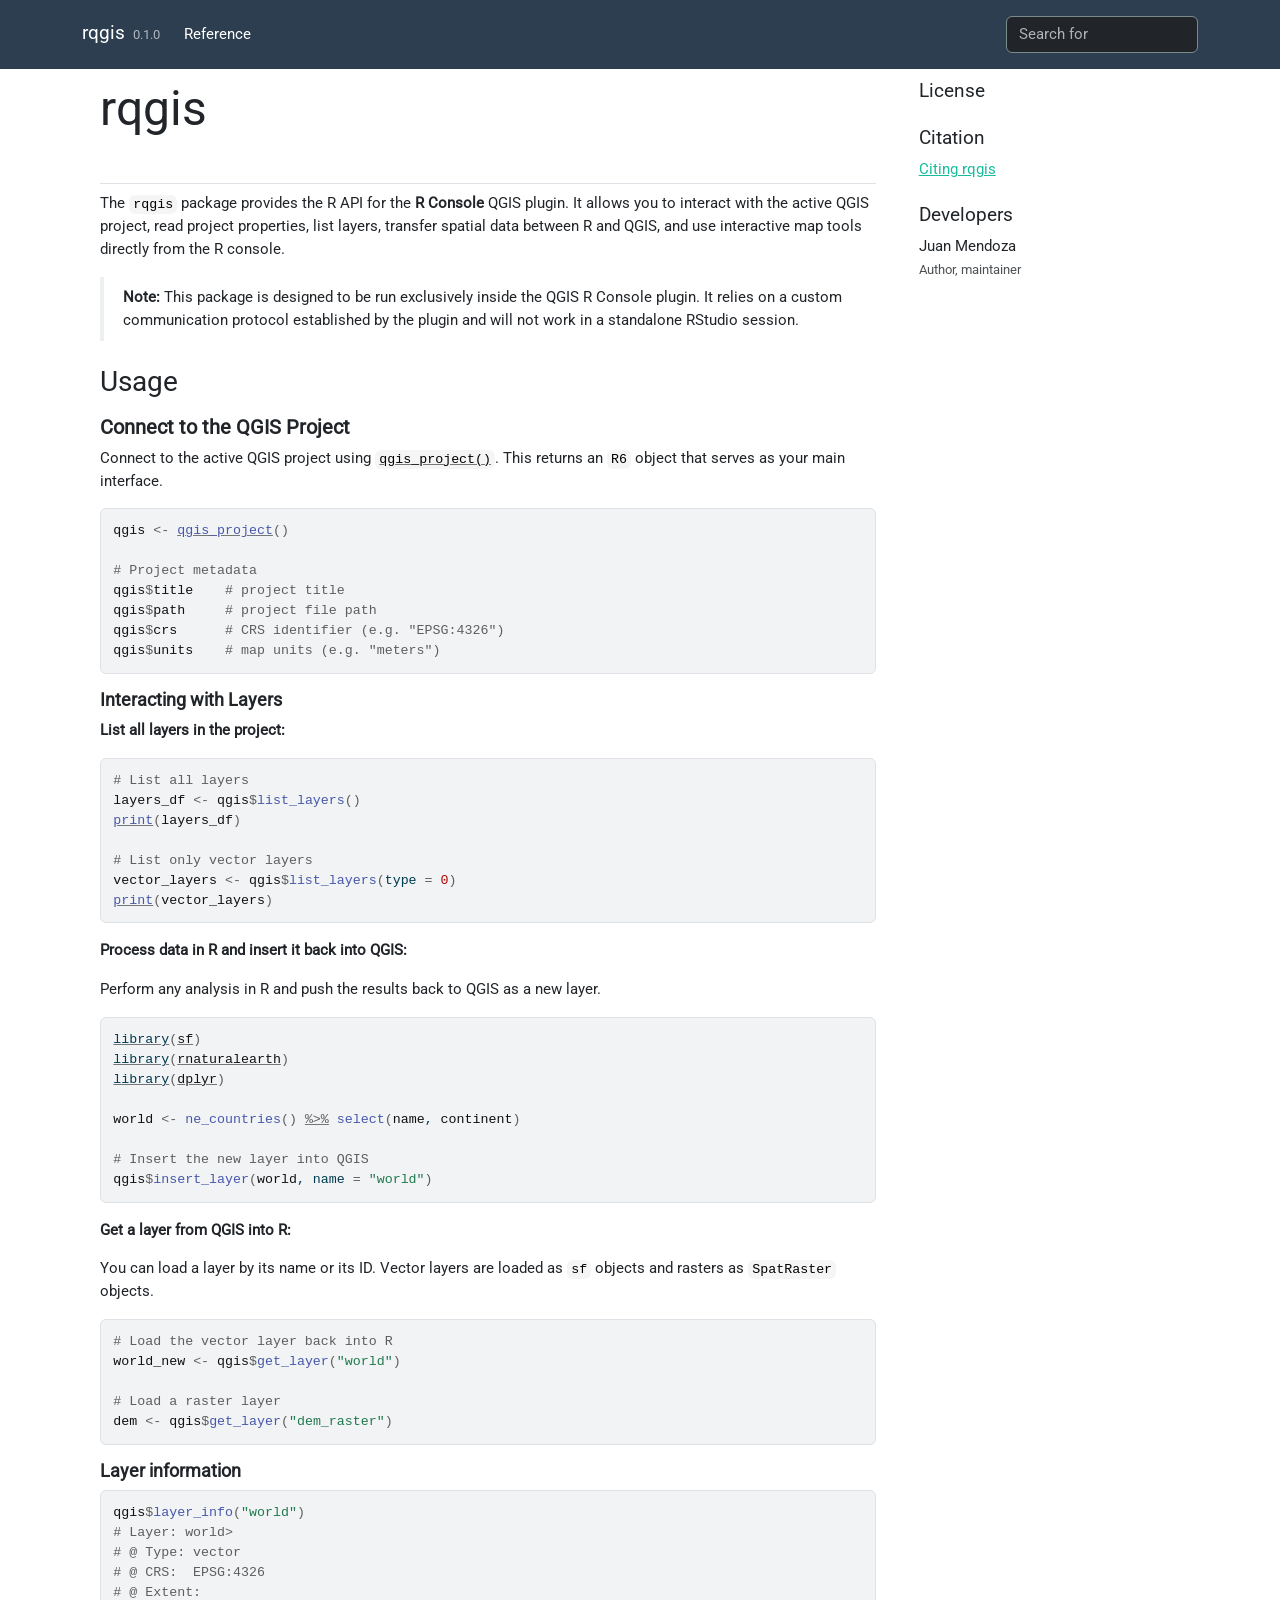
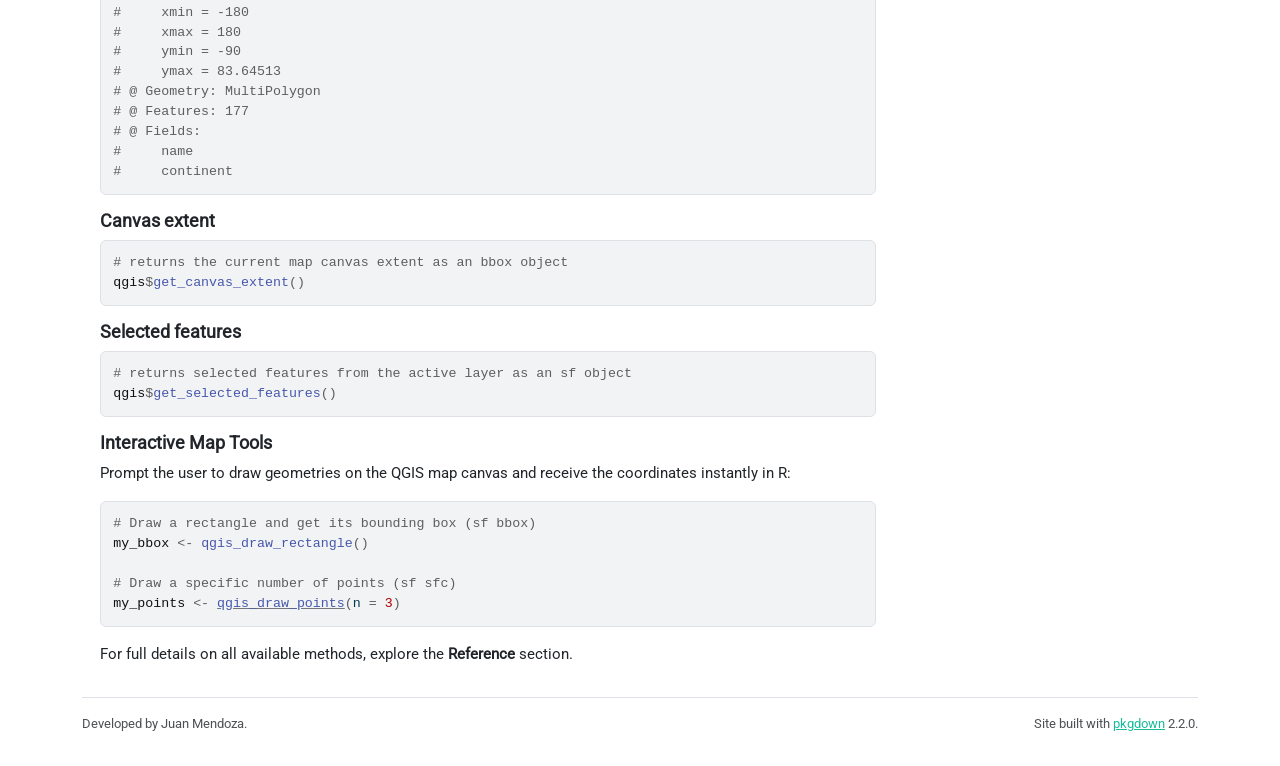
==== index.html @ 9324a7bf "deploy: 0b24f9850c97097156e120a0ca24132dc0c4e79e" ====
<!DOCTYPE html>
<!-- Generated by pkgdown: do not edit by hand --><html lang="en">
<head>
<meta http-equiv="Content-Type" content="text/html; charset=UTF-8">
<meta charset="utf-8">
<meta http-equiv="X-UA-Compatible" content="IE=edge">
<meta name="viewport" content="width=device-width, initial-scale=1, shrink-to-fit=no">
<title>R API for QGIS Plugin • rqgis</title>
<script src="deps/jquery-3.6.0/jquery-3.6.0.min.js"></script><meta name="viewport" content="width=device-width, initial-scale=1, shrink-to-fit=no">
<link href="deps/bootstrap-5.3.1/bootstrap.min.css" rel="stylesheet">
<script src="deps/bootstrap-5.3.1/bootstrap.bundle.min.js"></script><link href="deps/Roboto-0.4.10/font.css" rel="stylesheet">
<link href="deps/font-awesome-6.5.2/css/all.min.css" rel="stylesheet">
<link href="deps/font-awesome-6.5.2/css/v4-shims.min.css" rel="stylesheet">
<script src="deps/headroom-0.11.0/headroom.min.js"></script><script src="deps/headroom-0.11.0/jQuery.headroom.min.js"></script><script src="deps/bootstrap-toc-1.0.1/bootstrap-toc.min.js"></script><script src="deps/clipboard.js-2.0.11/clipboard.min.js"></script><script src="deps/search-1.0.0/autocomplete.jquery.min.js"></script><script src="deps/search-1.0.0/fuse.min.js"></script><script src="deps/search-1.0.0/mark.min.js"></script><!-- pkgdown --><script src="pkgdown.js"></script><meta property="og:title" content="R API for QGIS Plugin">
<meta name="description" content="Provides R API to interact with QGIS from the R Console plugin.">
<meta property="og:description" content="Provides R API to interact with QGIS from the R Console plugin.">
</head>
<body>
    <a href="#main" class="visually-hidden-focusable">Skip to contents</a>


    <nav class="navbar navbar-expand-lg fixed-top bg-primary" data-bs-theme="dark" aria-label="Site navigation"><div class="container">

    <a class="navbar-brand me-2" href="index.html">rqgis</a>

    <small class="nav-text text-muted me-auto" data-bs-toggle="tooltip" data-bs-placement="bottom" title="">0.1.0</small>


    <button class="navbar-toggler" type="button" data-bs-toggle="collapse" data-bs-target="#navbar" aria-controls="navbar" aria-expanded="false" aria-label="Toggle navigation">
      <span class="navbar-toggler-icon"></span>
    </button>

    <div id="navbar" class="collapse navbar-collapse ms-3">
      <ul class="navbar-nav me-auto">
<li class="nav-item"><a class="nav-link" href="reference/index.html">Reference</a></li>
      </ul>
<ul class="navbar-nav">
<li class="nav-item"><form class="form-inline" role="search">
 <input class="form-control" type="search" name="search-input" id="search-input" autocomplete="off" aria-label="Search site" placeholder="Search for" data-search-index="search.json">
</form></li>
      </ul>
</div>


  </div>
</nav><div class="container template-home">
<div class="row">
  <main id="main" class="col-md-9"><div class="section level1">
<div class="page-header"><h1 id="rqgis">rqgis<a class="anchor" aria-label="anchor" href="#rqgis"></a>
</h1></div>
<p>The <code>rqgis</code> package provides the R API for the <strong>R Console</strong> QGIS plugin. It allows you to interact with the active QGIS project, read project properties, list layers, transfer spatial data between R and QGIS, and use interactive map tools directly from the R console.</p>
<blockquote>
<p><strong>Note:</strong> This package is designed to be run exclusively inside the QGIS R Console plugin. It relies on a custom communication protocol established by the plugin and will not work in a standalone RStudio session.</p>
</blockquote>
<div class="section level2">
<h2 id="usage">Usage<a class="anchor" aria-label="anchor" href="#usage"></a>
</h2>
<div class="section level3">
<h3 id="connect-to-the-qgis-project">Connect to the QGIS Project<a class="anchor" aria-label="anchor" href="#connect-to-the-qgis-project"></a>
</h3>
<p>Connect to the active QGIS project using <code><a href="reference/qgis_project.html">qgis_project()</a></code>. This returns an <code>R6</code> object that serves as your main interface.</p>
<div class="sourceCode" id="cb1"><pre class="downlit sourceCode r">
<code class="sourceCode R"><span><span class="va">qgis</span> <span class="op">&lt;-</span> <span class="fu"><a href="reference/qgis_project.html">qgis_project</a></span><span class="op">(</span><span class="op">)</span></span>
<span></span>
<span><span class="co"># Project metadata</span></span>
<span><span class="va">qgis</span><span class="op">$</span><span class="va">title</span>    <span class="co"># project title</span></span>
<span><span class="va">qgis</span><span class="op">$</span><span class="va">path</span>     <span class="co"># project file path</span></span>
<span><span class="va">qgis</span><span class="op">$</span><span class="va">crs</span>      <span class="co"># CRS identifier (e.g. "EPSG:4326")</span></span>
<span><span class="va">qgis</span><span class="op">$</span><span class="va">units</span>    <span class="co"># map units (e.g. "meters")</span></span></code></pre></div>
<div class="section level4">
<h4 id="interacting-with-layers">Interacting with Layers<a class="anchor" aria-label="anchor" href="#interacting-with-layers"></a>
</h4>
<p><strong>List all layers in the project:</strong></p>
<div class="sourceCode" id="cb2"><pre class="downlit sourceCode r">
<code class="sourceCode R"><span><span class="co"># List all layers</span></span>
<span><span class="va">layers_df</span> <span class="op">&lt;-</span> <span class="va">qgis</span><span class="op">$</span><span class="fu">list_layers</span><span class="op">(</span><span class="op">)</span></span>
<span><span class="fu"><a href="https://rdrr.io/r/base/print.html" class="external-link">print</a></span><span class="op">(</span><span class="va">layers_df</span><span class="op">)</span></span>
<span></span>
<span><span class="co"># List only vector layers</span></span>
<span><span class="va">vector_layers</span> <span class="op">&lt;-</span> <span class="va">qgis</span><span class="op">$</span><span class="fu">list_layers</span><span class="op">(</span>type <span class="op">=</span> <span class="fl">0</span><span class="op">)</span></span>
<span><span class="fu"><a href="https://rdrr.io/r/base/print.html" class="external-link">print</a></span><span class="op">(</span><span class="va">vector_layers</span><span class="op">)</span></span></code></pre></div>
<p><strong>Process data in R and insert it back into QGIS:</strong></p>
<p>Perform any analysis in R and push the results back to QGIS as a new layer.</p>
<div class="sourceCode" id="cb3"><pre class="downlit sourceCode r">
<code class="sourceCode R"><span><span class="kw"><a href="https://rdrr.io/r/base/library.html" class="external-link">library</a></span><span class="op">(</span><span class="va"><a href="https://r-spatial.github.io/sf/" class="external-link">sf</a></span><span class="op">)</span></span>
<span><span class="kw"><a href="https://rdrr.io/r/base/library.html" class="external-link">library</a></span><span class="op">(</span><span class="va"><a href="https://docs.ropensci.org/rnaturalearth/" class="external-link">rnaturalearth</a></span><span class="op">)</span></span>
<span><span class="kw"><a href="https://rdrr.io/r/base/library.html" class="external-link">library</a></span><span class="op">(</span><span class="va"><a href="https://dplyr.tidyverse.org" class="external-link">dplyr</a></span><span class="op">)</span></span>
<span></span>
<span><span class="va">world</span> <span class="op">&lt;-</span> <span class="fu">ne_countries</span><span class="op">(</span><span class="op">)</span> <span class="op"><a href="https://magrittr.tidyverse.org/reference/pipe.html" class="external-link">%&gt;%</a></span> <span class="fu">select</span><span class="op">(</span><span class="va">name</span>, <span class="va">continent</span><span class="op">)</span></span>
<span></span>
<span><span class="co"># Insert the new layer into QGIS</span></span>
<span><span class="va">qgis</span><span class="op">$</span><span class="fu">insert_layer</span><span class="op">(</span><span class="va">world</span>, name <span class="op">=</span> <span class="st">"world"</span><span class="op">)</span></span></code></pre></div>
<p><strong>Get a layer from QGIS into R:</strong></p>
<p>You can load a layer by its name or its ID. Vector layers are loaded as <code>sf</code> objects and rasters as <code>SpatRaster</code> objects.</p>
<div class="sourceCode" id="cb4"><pre class="downlit sourceCode r">
<code class="sourceCode R"><span><span class="co"># Load the vector layer back into R</span></span>
<span><span class="va">world_new</span> <span class="op">&lt;-</span> <span class="va">qgis</span><span class="op">$</span><span class="fu">get_layer</span><span class="op">(</span><span class="st">"world"</span><span class="op">)</span></span>
<span></span>
<span><span class="co"># Load a raster layer</span></span>
<span><span class="va">dem</span> <span class="op">&lt;-</span> <span class="va">qgis</span><span class="op">$</span><span class="fu">get_layer</span><span class="op">(</span><span class="st">"dem_raster"</span><span class="op">)</span></span></code></pre></div>
</div>
<div class="section level4">
<h4 id="layer-information">Layer information<a class="anchor" aria-label="anchor" href="#layer-information"></a>
</h4>
<div class="sourceCode" id="cb5"><pre class="downlit sourceCode r">
<code class="sourceCode R"><span><span class="va">qgis</span><span class="op">$</span><span class="fu">layer_info</span><span class="op">(</span><span class="st">"world"</span><span class="op">)</span></span>
<span><span class="co"># Layer: world&gt; </span></span>
<span><span class="co"># @ Type: vector </span></span>
<span><span class="co"># @ CRS:  EPSG:4326 </span></span>
<span><span class="co"># @ Extent: </span></span>
<span><span class="co">#     xmin = -180 </span></span>
<span><span class="co">#     xmax = 180 </span></span>
<span><span class="co">#     ymin = -90 </span></span>
<span><span class="co">#     ymax = 83.64513 </span></span>
<span><span class="co"># @ Geometry: MultiPolygon </span></span>
<span><span class="co"># @ Features: 177 </span></span>
<span><span class="co"># @ Fields:</span></span>
<span><span class="co">#     name</span></span>
<span><span class="co">#     continent</span></span></code></pre></div>
</div>
<div class="section level4">
<h4 id="canvas-extent">Canvas extent<a class="anchor" aria-label="anchor" href="#canvas-extent"></a>
</h4>
<div class="sourceCode" id="cb6"><pre class="downlit sourceCode r">
<code class="sourceCode R"><span><span class="co"># returns the current map canvas extent as an bbox object</span></span>
<span><span class="va">qgis</span><span class="op">$</span><span class="fu">get_canvas_extent</span><span class="op">(</span><span class="op">)</span></span></code></pre></div>
</div>
<div class="section level4">
<h4 id="selected-features">Selected features<a class="anchor" aria-label="anchor" href="#selected-features"></a>
</h4>
<div class="sourceCode" id="cb7"><pre class="downlit sourceCode r">
<code class="sourceCode R"><span><span class="co"># returns selected features from the active layer as an sf object</span></span>
<span><span class="va">qgis</span><span class="op">$</span><span class="fu">get_selected_features</span><span class="op">(</span><span class="op">)</span></span></code></pre></div>
</div>
<div class="section level4">
<h4 id="interactive-map-tools">Interactive Map Tools<a class="anchor" aria-label="anchor" href="#interactive-map-tools"></a>
</h4>
<p>Prompt the user to draw geometries on the QGIS map canvas and receive the coordinates instantly in R:</p>
<div class="sourceCode" id="cb8"><pre class="downlit sourceCode r">
<code class="sourceCode R"><span><span class="co"># Draw a rectangle and get its bounding box (sf bbox)</span></span>
<span><span class="va">my_bbox</span> <span class="op">&lt;-</span> <span class="fu">qgis_draw_rectangle</span><span class="op">(</span><span class="op">)</span></span>
<span></span>
<span><span class="co"># Draw a specific number of points (sf sfc)</span></span>
<span><span class="va">my_points</span> <span class="op">&lt;-</span> <span class="fu"><a href="reference/qgis_draw_points.html">qgis_draw_points</a></span><span class="op">(</span>n <span class="op">=</span> <span class="fl">3</span><span class="op">)</span></span></code></pre></div>
<p>For full details on all available methods, explore the <strong>Reference</strong> section.</p>
</div>
</div>
</div>
</div>
  </main><aside class="col-md-3"><div class="license">
<h2 data-toc-skip>License</h2>
<ul class="list-unstyled"><li>
</li></ul>
</div>


<div class="citation">
<h2 data-toc-skip>Citation</h2>
<ul class="list-unstyled">
<li><a href="authors.html#citation">Citing rqgis</a></li>
</ul>
</div>

<div class="developers">
<h2 data-toc-skip>Developers</h2>
<ul class="list-unstyled">
<li>Juan Mendoza <br><small class="roles"> Author, maintainer </small>   </li>
</ul>
</div>



  </aside>
</div>


    <footer><div class="pkgdown-footer-left">
  <p>Developed by Juan Mendoza.</p>
</div>

<div class="pkgdown-footer-right">
  <p>Site built with <a href="https://pkgdown.r-lib.org/" class="external-link">pkgdown</a> 2.2.0.</p>
</div>

    </footer>
</div>





  </body>
</html>
---- deps/Roboto-0.4.10/font.css ----
/* cyrillic-ext */
@font-face {
  font-family: 'Roboto';
  font-style: normal;
  font-weight: 400;
  font-stretch: 100%;
  font-display: swap;
  src: url(KFOMCnqEu92Fr1ME7kSn66aGLdTylUAMQXC89YmC2DPNWubEbVmZiArmlw.woff2) format('woff2');
  unicode-range: U+0460-052F, U+1C80-1C8A, U+20B4, U+2DE0-2DFF, U+A640-A69F, U+FE2E-FE2F;
}
/* cyrillic */
@font-face {
  font-family: 'Roboto';
  font-style: normal;
  font-weight: 400;
  font-stretch: 100%;
  font-display: swap;
  src: url(KFOMCnqEu92Fr1ME7kSn66aGLdTylUAMQXC89YmC2DPNWubEbVmQiArmlw.woff2) format('woff2');
  unicode-range: U+0301, U+0400-045F, U+0490-0491, U+04B0-04B1, U+2116;
}
/* greek-ext */
@font-face {
  font-family: 'Roboto';
  font-style: normal;
  font-weight: 400;
  font-stretch: 100%;
  font-display: swap;
  src: url(KFOMCnqEu92Fr1ME7kSn66aGLdTylUAMQXC89YmC2DPNWubEbVmYiArmlw.woff2) format('woff2');
  unicode-range: U+1F00-1FFF;
}
/* greek */
@font-face {
  font-family: 'Roboto';
  font-style: normal;
  font-weight: 400;
  font-stretch: 100%;
  font-display: swap;
  src: url(KFOMCnqEu92Fr1ME7kSn66aGLdTylUAMQXC89YmC2DPNWubEbVmXiArmlw.woff2) format('woff2');
  unicode-range: U+0370-0377, U+037A-037F, U+0384-038A, U+038C, U+038E-03A1, U+03A3-03FF;
}
/* math */
@font-face {
  font-family: 'Roboto';
  font-style: normal;
  font-weight: 400;
  font-stretch: 100%;
  font-display: swap;
  src: url(KFOMCnqEu92Fr1ME7kSn66aGLdTylUAMQXC89YmC2DPNWubEbVnoiArmlw.woff2) format('woff2');
  unicode-range: U+0302-0303, U+0305, U+0307-0308, U+0310, U+0312, U+0315, U+031A, U+0326-0327, U+032C, U+032F-0330, U+0332-0333, U+0338, U+033A, U+0346, U+034D, U+0391-03A1, U+03A3-03A9, U+03B1-03C9, U+03D1, U+03D5-03D6, U+03F0-03F1, U+03F4-03F5, U+2016-2017, U+2034-2038, U+203C, U+2040, U+2043, U+2047, U+2050, U+2057, U+205F, U+2070-2071, U+2074-208E, U+2090-209C, U+20D0-20DC, U+20E1, U+20E5-20EF, U+2100-2112, U+2114-2115, U+2117-2121, U+2123-214F, U+2190, U+2192, U+2194-21AE, U+21B0-21E5, U+21F1-21F2, U+21F4-2211, U+2213-2214, U+2216-22FF, U+2308-230B, U+2310, U+2319, U+231C-2321, U+2336-237A, U+237C, U+2395, U+239B-23B7, U+23D0, U+23DC-23E1, U+2474-2475, U+25AF, U+25B3, U+25B7, U+25BD, U+25C1, U+25CA, U+25CC, U+25FB, U+266D-266F, U+27C0-27FF, U+2900-2AFF, U+2B0E-2B11, U+2B30-2B4C, U+2BFE, U+3030, U+FF5B, U+FF5D, U+1D400-1D7FF, U+1EE00-1EEFF;
}
/* symbols */
@font-face {
  font-family: 'Roboto';
  font-style: normal;
  font-weight: 400;
  font-stretch: 100%;
  font-display: swap;
  src: url(KFOMCnqEu92Fr1ME7kSn66aGLdTylUAMQXC89YmC2DPNWubEbVn6iArmlw.woff2) format('woff2');
  unicode-range: U+0001-000C, U+000E-001F, U+007F-009F, U+20DD-20E0, U+20E2-20E4, U+2150-218F, U+2190, U+2192, U+2194-2199, U+21AF, U+21E6-21F0, U+21F3, U+2218-2219, U+2299, U+22C4-22C6, U+2300-243F, U+2440-244A, U+2460-24FF, U+25A0-27BF, U+2800-28FF, U+2921-2922, U+2981, U+29BF, U+29EB, U+2B00-2BFF, U+4DC0-4DFF, U+FFF9-FFFB, U+10140-1018E, U+10190-1019C, U+101A0, U+101D0-101FD, U+102E0-102FB, U+10E60-10E7E, U+1D2C0-1D2D3, U+1D2E0-1D37F, U+1F000-1F0FF, U+1F100-1F1AD, U+1F1E6-1F1FF, U+1F30D-1F30F, U+1F315, U+1F31C, U+1F31E, U+1F320-1F32C, U+1F336, U+1F378, U+1F37D, U+1F382, U+1F393-1F39F, U+1F3A7-1F3A8, U+1F3AC-1F3AF, U+1F3C2, U+1F3C4-1F3C6, U+1F3CA-1F3CE, U+1F3D4-1F3E0, U+1F3ED, U+1F3F1-1F3F3, U+1F3F5-1F3F7, U+1F408, U+1F415, U+1F41F, U+1F426, U+1F43F, U+1F441-1F442, U+1F444, U+1F446-1F449, U+1F44C-1F44E, U+1F453, U+1F46A, U+1F47D, U+1F4A3, U+1F4B0, U+1F4B3, U+1F4B9, U+1F4BB, U+1F4BF, U+1F4C8-1F4CB, U+1F4D6, U+1F4DA, U+1F4DF, U+1F4E3-1F4E6, U+1F4EA-1F4ED, U+1F4F7, U+1F4F9-1F4FB, U+1F4FD-1F4FE, U+1F503, U+1F507-1F50B, U+1F50D, U+1F512-1F513, U+1F53E-1F54A, U+1F54F-1F5FA, U+1F610, U+1F650-1F67F, U+1F687, U+1F68D, U+1F691, U+1F694, U+1F698, U+1F6AD, U+1F6B2, U+1F6B9-1F6BA, U+1F6BC, U+1F6C6-1F6CF, U+1F6D3-1F6D7, U+1F6E0-1F6EA, U+1F6F0-1F6F3, U+1F6F7-1F6FC, U+1F700-1F7FF, U+1F800-1F80B, U+1F810-1F847, U+1F850-1F859, U+1F860-1F887, U+1F890-1F8AD, U+1F8B0-1F8BB, U+1F8C0-1F8C1, U+1F900-1F90B, U+1F93B, U+1F946, U+1F984, U+1F996, U+1F9E9, U+1FA00-1FA6F, U+1FA70-1FA7C, U+1FA80-1FA89, U+1FA8F-1FAC6, U+1FACE-1FADC, U+1FADF-1FAE9, U+1FAF0-1FAF8, U+1FB00-1FBFF;
}
/* vietnamese */
@font-face {
  font-family: 'Roboto';
  font-style: normal;
  font-weight: 400;
  font-stretch: 100%;
  font-display: swap;
  src: url(KFOMCnqEu92Fr1ME7kSn66aGLdTylUAMQXC89YmC2DPNWubEbVmbiArmlw.woff2) format('woff2');
  unicode-range: U+0102-0103, U+0110-0111, U+0128-0129, U+0168-0169, U+01A0-01A1, U+01AF-01B0, U+0300-0301, U+0303-0304, U+0308-0309, U+0323, U+0329, U+1EA0-1EF9, U+20AB;
}
/* latin-ext */
@font-face {
  font-family: 'Roboto';
  font-style: normal;
  font-weight: 400;
  font-stretch: 100%;
  font-display: swap;
  src: url(KFOMCnqEu92Fr1ME7kSn66aGLdTylUAMQXC89YmC2DPNWubEbVmaiArmlw.woff2) format('woff2');
  unicode-range: U+0100-02BA, U+02BD-02C5, U+02C7-02CC, U+02CE-02D7, U+02DD-02FF, U+0304, U+0308, U+0329, U+1D00-1DBF, U+1E00-1E9F, U+1EF2-1EFF, U+2020, U+20A0-20AB, U+20AD-20C0, U+2113, U+2C60-2C7F, U+A720-A7FF;
}
/* latin */
@font-face {
  font-family: 'Roboto';
  font-style: normal;
  font-weight: 400;
  font-stretch: 100%;
  font-display: swap;
  src: url(KFOMCnqEu92Fr1ME7kSn66aGLdTylUAMQXC89YmC2DPNWubEbVmUiAo.woff2) format('woff2');
  unicode-range: U+0000-00FF, U+0131, U+0152-0153, U+02BB-02BC, U+02C6, U+02DA, U+02DC, U+0304, U+0308, U+0329, U+2000-206F, U+20AC, U+2122, U+2191, U+2193, U+2212, U+2215, U+FEFF, U+FFFD;
}
---- deps/font-awesome-6.5.2/css/v4-shims.min.css ----
/*!
 * Font Awesome Free 6.5.2 by @fontawesome - https://fontawesome.com
 * License - https://fontawesome.com/license/free (Icons: CC BY 4.0, Fonts: SIL OFL 1.1, Code: MIT License)
 * Copyright 2024 Fonticons, Inc.
 */
.fa.fa-glass:before{content:"\f000"}.fa.fa-envelope-o{font-family:"Font Awesome 6 Free";font-weight:400}.fa.fa-envelope-o:before{content:"\f0e0"}.fa.fa-star-o{font-family:"Font Awesome 6 Free";font-weight:400}.fa.fa-star-o:before{content:"\f005"}.fa.fa-close:before,.fa.fa-remove:before{content:"\f00d"}.fa.fa-gear:before{content:"\f013"}.fa.fa-trash-o{font-family:"Font Awesome 6 Free";font-weight:400}.fa.fa-trash-o:before{content:"\f2ed"}.fa.fa-home:before{content:"\f015"}.fa.fa-file-o{font-family:"Font Awesome 6 Free";font-weight:400}.fa.fa-file-o:before{content:"\f15b"}.fa.fa-clock-o{font-family:"Font Awesome 6 Free";font-weight:400}.fa.fa-clock-o:before{content:"\f017"}.fa.fa-arrow-circle-o-down{font-family:"Font Awesome 6 Free";font-weight:400}.fa.fa-arrow-circle-o-down:before{content:"\f358"}.fa.fa-arrow-circle-o-up{font-family:"Font Awesome 6 Free";font-weight:400}.fa.fa-arrow-circle-o-up:before{content:"\f35b"}.fa.fa-play-circle-o{font-family:"Font Awesome 6 Free";font-weight:400}.fa.fa-play-circle-o:before{content:"\f144"}.fa.fa-repeat:before,.fa.fa-rotate-right:before{content:"\f01e"}.fa.fa-refresh:before{content:"\f021"}.fa.fa-list-alt{font-family:"Font Awesome 6 Free";font-weight:400}.fa.fa-list-alt:before{content:"\f022"}.fa.fa-dedent:before{content:"\f03b"}.fa.fa-video-camera:before{content:"\f03d"}.fa.fa-picture-o{font-family:"Font Awesome 6 Free";font-weight:400}.fa.fa-picture-o:before{content:"\f03e"}.fa.fa-photo{font-family:"Font Awesome 6 Free";font-weight:400}.fa.fa-photo:before{content:"\f03e"}.fa.fa-image{font-family:"Font Awesome 6 Free";font-weight:400}.fa.fa-image:before{content:"\f03e"}.fa.fa-map-marker:before{content:"\f3c5"}.fa.fa-pencil-square-o{font-family:"Font Awesome 6 Free";font-weight:400}.fa.fa-pencil-square-o:before{content:"\f044"}.fa.fa-edit{font-family:"Font Awesome 6 Free";font-weight:400}.fa.fa-edit:before{content:"\f044"}.fa.fa-share-square-o:before{content:"\f14d"}.fa.fa-check-square-o{font-family:"Font Awesome 6 Free";font-weight:400}.fa.fa-check-square-o:before{content:"\f14a"}.fa.fa-arrows:before{content:"\f0b2"}.fa.fa-times-circle-o{font-family:"Font Awesome 6 Free";font-weight:400}.fa.fa-times-circle-o:before{content:"\f057"}.fa.fa-check-circle-o{font-family:"Font Awesome 6 Free";font-weight:400}.fa.fa-check-circle-o:before{content:"\f058"}.fa.fa-mail-forward:before{content:"\f064"}.fa.fa-expand:before{content:"\f424"}.fa.fa-compress:before{content:"\f422"}.fa.fa-eye,.fa.fa-eye-slash{font-family:"Font Awesome 6 Free";font-weight:400}.fa.fa-warning:before{content:"\f071"}.fa.fa-calendar:before{content:"\f073"}.fa.fa-arrows-v:before{content:"\f338"}.fa.fa-arrows-h:before{content:"\f337"}.fa.fa-bar-chart-o:before,.fa.fa-bar-chart:before{content:"\e0e3"}.fa.fa-twitter-square{font-family:"Font Awesome 6 Brands";font-weight:400}.fa.fa-twitter-square:before{content:"\f081"}.fa.fa-facebook-square{font-family:"Font Awesome 6 Brands";font-weight:400}.fa.fa-facebook-square:before{content:"\f082"}.fa.fa-gears:before{content:"\f085"}.fa.fa-thumbs-o-up{font-family:"Font Awesome 6 Free";font-weight:400}.fa.fa-thumbs-o-up:before{content:"\f164"}.fa.fa-thumbs-o-down{font-family:"Font Awesome 6 Free";font-weight:400}.fa.fa-thumbs-o-down:before{content:"\f165"}.fa.fa-heart-o{font-family:"Font Awesome 6 Free";font-weight:400}.fa.fa-heart-o:before{content:"\f004"}.fa.fa-sign-out:before{content:"\f2f5"}.fa.fa-linkedin-square{font-family:"Font Awesome 6 Brands";font-weight:400}.fa.fa-linkedin-square:before{content:"\f08c"}.fa.fa-thumb-tack:before{content:"\f08d"}.fa.fa-external-link:before{content:"\f35d"}.fa.fa-sign-in:before{content:"\f2f6"}.fa.fa-github-square{font-family:"Font Awesome 6 Brands";font-weight:400}.fa.fa-github-square:before{content:"\f092"}.fa.fa-lemon-o{font-family:"Font Awesome 6 Free";font-weight:400}.fa.fa-lemon-o:before{content:"\f094"}.fa.fa-square-o{font-family:"Font Awesome 6 Free";font-weight:400}.fa.fa-square-o:before{content:"\f0c8"}.fa.fa-bookmark-o{font-family:"Font Awesome 6 Free";font-weight:400}.fa.fa-bookmark-o:before{content:"\f02e"}.fa.fa-facebook,.fa.fa-twitter{font-family:"Font Awesome 6 Brands";font-weight:400}.fa.fa-facebook:before{content:"\f39e"}.fa.fa-facebook-f{font-family:"Font Awesome 6 Brands";font-weight:400}.fa.fa-facebook-f:before{content:"\f39e"}.fa.fa-github{font-family:"Font Awesome 6 Brands";font-weight:400}.fa.fa-credit-card{font-family:"Font Awesome 6 Free";font-weight:400}.fa.fa-feed:before{content:"\f09e"}.fa.fa-hdd-o{font-family:"Font Awesome 6 Free";font-weight:400}.fa.fa-hdd-o:before{content:"\f0a0"}.fa.fa-hand-o-right{font-family:"Font Awesome 6 Free";font-weight:400}.fa.fa-hand-o-right:before{content:"\f0a4"}.fa.fa-hand-o-left{font-family:"Font Awesome 6 Free";font-weight:400}.fa.fa-hand-o-left:before{content:"\f0a5"}.fa.fa-hand-o-up{font-family:"Font Awesome 6 Free";font-weight:400}.fa.fa-hand-o-up:before{content:"\f0a6"}.fa.fa-hand-o-down{font-family:"Font Awesome 6 Free";font-weight:400}.fa.fa-hand-o-down:before{content:"\f0a7"}.fa.fa-globe:before{content:"\f57d"}.fa.fa-tasks:before{content:"\f828"}.fa.fa-arrows-alt:before{content:"\f31e"}.fa.fa-group:before{content:"\f0c0"}.fa.fa-chain:before{content:"\f0c1"}.fa.fa-cut:before{content:"\f0c4"}.fa.fa-files-o{font-family:"Font Awesome 6 Free";font-weight:400}.fa.fa-files-o:before{content:"\f0c5"}.fa.fa-floppy-o{font-family:"Font Awesome 6 Free";font-weight:400}.fa.fa-floppy-o:before{content:"\f0c7"}.fa.fa-save{font-family:"Font Awesome 6 Free";font-weight:400}.fa.fa-save:before{content:"\f0c7"}.fa.fa-navicon:before,.fa.fa-reorder:before{content:"\f0c9"}.fa.fa-magic:before{content:"\e2ca"}.fa.fa-pinterest,.fa.fa-pinterest-square{font-family:"Font Awesome 6 Brands";font-weight:400}.fa.fa-pinterest-square:before{content:"\f0d3"}.fa.fa-google-plus-square{font-family:"Font Awesome 6 Brands";font-weight:400}.fa.fa-google-plus-square:before{content:"\f0d4"}.fa.fa-google-plus{font-family:"Font Awesome 6 Brands";font-weight:400}.fa.fa-google-plus:before{content:"\f0d5"}.fa.fa-money:before{content:"\f3d1"}.fa.fa-unsorted:before{content:"\f0dc"}.fa.fa-sort-desc:before{content:"\f0dd"}.fa.fa-sort-asc:before{content:"\f0de"}.fa.fa-linkedin{font-family:"Font Awesome 6 Brands";font-weight:400}.fa.fa-linkedin:before{content:"\f0e1"}.fa.fa-rotate-left:before{content:"\f0e2"}.fa.fa-legal:before{content:"\f0e3"}.fa.fa-dashboard:before,.fa.fa-tachometer:before{content:"\f625"}.fa.fa-comment-o{font-family:"Font Awesome 6 Free";font-weight:400}.fa.fa-comment-o:before{content:"\f075"}.fa.fa-comments-o{font-family:"Font Awesome 6 Free";font-weight:400}.fa.fa-comments-o:before{content:"\f086"}.fa.fa-flash:before{content:"\f0e7"}.fa.fa-clipboard:before{content:"\f0ea"}.fa.fa-lightbulb-o{font-family:"Font Awesome 6 Free";font-weight:400}.fa.fa-lightbulb-o:before{content:"\f0eb"}.fa.fa-exchange:before{content:"\f362"}.fa.fa-cloud-download:before{content:"\f0ed"}.fa.fa-cloud-upload:before{content:"\f0ee"}.fa.fa-bell-o{font-family:"Font Awesome 6 Free";font-weight:400}.fa.fa-bell-o:before{content:"\f0f3"}.fa.fa-cutlery:before{content:"\f2e7"}.fa.fa-file-text-o{font-family:"Font Awesome 6 Free";font-weight:400}.fa.fa-file-text-o:before{content:"\f15c"}.fa.fa-building-o{font-family:"Font Awesome 6 Free";font-weight:400}.fa.fa-building-o:before{content:"\f1ad"}.fa.fa-hospital-o{font-family:"Font Awesome 6 Free";font-weight:400}.fa.fa-hospital-o:before{content:"\f0f8"}.fa.fa-tablet:before{content:"\f3fa"}.fa.fa-mobile-phone:before,.fa.fa-mobile:before{content:"\f3cd"}.fa.fa-circle-o{font-family:"Font Awesome 6 Free";font-weight:400}.fa.fa-circle-o:before{content:"\f111"}.fa.fa-mail-reply:before{content:"\f3e5"}.fa.fa-github-alt{font-family:"Font Awesome 6 Brands";font-weight:400}.fa.fa-folder-o{font-family:"Font Awesome 6 Free";font-weight:400}.fa.fa-folder-o:before{content:"\f07b"}.fa.fa-folder-open-o{font-family:"Font Awesome 6 Free";font-weight:400}.fa.fa-folder-open-o:before{content:"\f07c"}.fa.fa-smile-o{font-family:"Font Awesome 6 Free";font-weight:400}.fa.fa-smile-o:before{content:"\f118"}.fa.fa-frown-o{font-family:"Font Awesome 6 Free";font-weight:400}.fa.fa-frown-o:before{content:"\f119"}.fa.fa-meh-o{font-family:"Font Awesome 6 Free";font-weight:400}.fa.fa-meh-o:before{content:"\f11a"}.fa.fa-keyboard-o{font-family:"Font Awesome 6 Free";font-weight:400}.fa.fa-keyboard-o:before{content:"\f11c"}.fa.fa-flag-o{font-family:"Font Awesome 6 Free";font-weight:400}.fa.fa-flag-o:before{content:"\f024"}.fa.fa-mail-reply-all:before{content:"\f122"}.fa.fa-star-half-o{font-family:"Font Awesome 6 Free";font-weight:400}.fa.fa-star-half-o:before{content:"\f5c0"}.fa.fa-star-half-empty{font-family:"Font Awesome 6 Free";font-weight:400}.fa.fa-star-half-empty:before{content:"\f5c0"}.fa.fa-star-half-full{font-family:"Font Awesome 6 Free";font-weight:400}.fa.fa-star-half-full:before{content:"\f5c0"}.fa.fa-code-fork:before{content:"\f126"}.fa.fa-chain-broken:before,.fa.fa-unlink:before{content:"\f127"}.fa.fa-calendar-o{font-family:"Font Awesome 6 Free";font-weight:400}.fa.fa-calendar-o:before{content:"\f133"}.fa.fa-css3,.fa.fa-html5,.fa.fa-maxcdn{font-family:"Font Awesome 6 Brands";font-weight:400}.fa.fa-unlock-alt:before{content:"\f09c"}.fa.fa-minus-square-o{font-family:"Font Awesome 6 Free";font-weight:400}.fa.fa-minus-square-o:before{content:"\f146"}.fa.fa-level-up:before{content:"\f3bf"}.fa.fa-level-down:before{content:"\f3be"}.fa.fa-pencil-square:before{content:"\f14b"}.fa.fa-external-link-square:before{content:"\f360"}.fa.fa-compass{font-family:"Font Awesome 6 Free";font-weight:400}.fa.fa-caret-square-o-down{font-family:"Font Awesome 6 Free";font-weight:400}.fa.fa-caret-square-o-down:before{content:"\f150"}.fa.fa-toggle-down{font-family:"Font Awesome 6 Free";font-weight:400}.fa.fa-toggle-down:before{content:"\f150"}.fa.fa-caret-square-o-up{font-family:"Font Awesome 6 Free";font-weight:400}.fa.fa-caret-square-o-up:before{content:"\f151"}.fa.fa-toggle-up{font-family:"Font Awesome 6 Free";font-weight:400}.fa.fa-toggle-up:before{content:"\f151"}.fa.fa-caret-square-o-right{font-family:"Font Awesome 6 Free";font-weight:400}.fa.fa-caret-square-o-right:before{content:"\f152"}.fa.fa-toggle-right{font-family:"Font Awesome 6 Free";font-weight:400}.fa.fa-toggle-right:before{content:"\f152"}.fa.fa-eur:before,.fa.fa-euro:before{content:"\f153"}.fa.fa-gbp:before{content:"\f154"}.fa.fa-dollar:before,.fa.fa-usd:before{content:"\24"}.fa.fa-inr:before,.fa.fa-rupee:before{content:"\e1bc"}.fa.fa-cny:before,.fa.fa-jpy:before,.fa.fa-rmb:before,.fa.fa-yen:before{content:"\f157"}.fa.fa-rouble:before,.fa.fa-rub:before,.fa.fa-ruble:before{content:"\f158"}.fa.fa-krw:before,.fa.fa-won:before{content:"\f159"}.fa.fa-bitcoin,.fa.fa-btc{font-family:"Font Awesome 6 Brands";font-weight:400}.fa.fa-bitcoin:before{content:"\f15a"}.fa.fa-file-text:before{content:"\f15c"}.fa.fa-sort-alpha-asc:before{content:"\f15d"}.fa.fa-sort-alpha-desc:before{content:"\f881"}.fa.fa-sort-amount-asc:before{content:"\f884"}.fa.fa-sort-amount-desc:before{content:"\f160"}.fa.fa-sort-numeric-asc:before{content:"\f162"}.fa.fa-sort-numeric-desc:before{content:"\f886"}.fa.fa-youtube-square{font-family:"Font Awesome 6 Brands";font-weight:400}.fa.fa-youtube-square:before{content:"\f431"}.fa.fa-xing,.fa.fa-xing-square,.fa.fa-youtube{font-family:"Font Awesome 6 Brands";font-weight:400}.fa.fa-xing-square:before{content:"\f169"}.fa.fa-youtube-play{font-family:"Font Awesome 6 Brands";font-weight:400}.fa.fa-youtube-play:before{content:"\f167"}.fa.fa-adn,.fa.fa-bitbucket,.fa.fa-bitbucket-square,.fa.fa-dropbox,.fa.fa-flickr,.fa.fa-instagram,.fa.fa-stack-overflow{font-family:"Font Awesome 6 Brands";font-weight:400}.fa.fa-bitbucket-square:before{content:"\f171"}.fa.fa-tumblr,.fa.fa-tumblr-square{font-family:"Font Awesome 6 Brands";font-weight:400}.fa.fa-tumblr-square:before{content:"\f174"}.fa.fa-long-arrow-down:before{content:"\f309"}.fa.fa-long-arrow-up:before{content:"\f30c"}.fa.fa-long-arrow-left:before{content:"\f30a"}.fa.fa-long-arrow-right:before{content:"\f30b"}.fa.fa-android,.fa.fa-apple,.fa.fa-dribbble,.fa.fa-foursquare,.fa.fa-gittip,.fa.fa-gratipay,.fa.fa-linux,.fa.fa-skype,.fa.fa-trello,.fa.fa-windows{font-family:"Font Awesome 6 Brands";font-weight:400}.fa.fa-gittip:before{content:"\f184"}.fa.fa-sun-o{font-family:"Font Awesome 6 Free";font-weight:400}.fa.fa-sun-o:before{content:"\f185"}.fa.fa-moon-o{font-family:"Font Awesome 6 Free";font-weight:400}.fa.fa-moon-o:before{content:"\f186"}.fa.fa-pagelines,.fa.fa-renren,.fa.fa-stack-exchange,.fa.fa-vk,.fa.fa-weibo{font-family:"Font Awesome 6 Brands";font-weight:400}.fa.fa-arrow-circle-o-right{font-family:"Font Awesome 6 Free";font-weight:400}.fa.fa-arrow-circle-o-right:before{content:"\f35a"}.fa.fa-arrow-circle-o-left{font-family:"Font Awesome 6 Free";font-weight:400}.fa.fa-arrow-circle-o-left:before{content:"\f359"}.fa.fa-caret-square-o-left{font-family:"Font Awesome 6 Free";font-weight:400}.fa.fa-caret-square-o-left:before{content:"\f191"}.fa.fa-toggle-left{font-family:"Font Awesome 6 Free";font-weight:400}.fa.fa-toggle-left:before{content:"\f191"}.fa.fa-dot-circle-o{font-family:"Font Awesome 6 Free";font-weight:400}.fa.fa-dot-circle-o:before{content:"\f192"}.fa.fa-vimeo-square{font-family:"Font Awesome 6 Brands";font-weight:400}.fa.fa-vimeo-square:before{content:"\f194"}.fa.fa-try:before,.fa.fa-turkish-lira:before{content:"\e2bb"}.fa.fa-plus-square-o{font-family:"Font Awesome 6 Free";font-weight:400}.fa.fa-plus-square-o:before{content:"\f0fe"}.fa.fa-openid,.fa.fa-slack,.fa.fa-wordpress{font-family:"Font Awesome 6 Brands";font-weight:400}.fa.fa-bank:before,.fa.fa-institution:before{content:"\f19c"}.fa.fa-mortar-board:before{content:"\f19d"}.fa.fa-google,.fa.fa-reddit,.fa.fa-reddit-square,.fa.fa-yahoo{font-family:"Font Awesome 6 Brands";font-weight:400}.fa.fa-reddit-square:before{content:"\f1a2"}.fa.fa-behance,.fa.fa-behance-square,.fa.fa-delicious,.fa.fa-digg,.fa.fa-drupal,.fa.fa-joomla,.fa.fa-pied-piper-alt,.fa.fa-pied-piper-pp,.fa.fa-stumbleupon,.fa.fa-stumbleupon-circle{font-family:"Font Awesome 6 Brands";font-weight:400}.fa.fa-behance-square:before{content:"\f1b5"}.fa.fa-steam,.fa.fa-steam-square{font-family:"Font Awesome 6 Brands";font-weight:400}.fa.fa-steam-square:before{content:"\f1b7"}.fa.fa-automobile:before{content:"\f1b9"}.fa.fa-cab:before{content:"\f1ba"}.fa.fa-deviantart,.fa.fa-soundcloud,.fa.fa-spotify{font-family:"Font Awesome 6 Brands";font-weight:400}.fa.fa-file-pdf-o{font-family:"Font Awesome 6 Free";font-weight:400}.fa.fa-file-pdf-o:before{content:"\f1c1"}.fa.fa-file-word-o{font-family:"Font Awesome 6 Free";font-weight:400}.fa.fa-file-word-o:before{content:"\f1c2"}.fa.fa-file-excel-o{font-family:"Font Awesome 6 Free";font-weight:400}.fa.fa-file-excel-o:before{content:"\f1c3"}.fa.fa-file-powerpoint-o{font-family:"Font Awesome 6 Free";font-weight:400}.fa.fa-file-powerpoint-o:before{content:"\f1c4"}.fa.fa-file-image-o{font-family:"Font Awesome 6 Free";font-weight:400}.fa.fa-file-image-o:before{content:"\f1c5"}.fa.fa-file-photo-o{font-family:"Font Awesome 6 Free";font-weight:400}.fa.fa-file-photo-o:before{content:"\f1c5"}.fa.fa-file-picture-o{font-family:"Font Awesome 6 Free";font-weight:400}.fa.fa-file-picture-o:before{content:"\f1c5"}.fa.fa-file-archive-o{font-family:"Font Awesome 6 Free";font-weight:400}.fa.fa-file-archive-o:before{content:"\f1c6"}.fa.fa-file-zip-o{font-family:"Font Awesome 6 Free";font-weight:400}.fa.fa-file-zip-o:before{content:"\f1c6"}.fa.fa-file-audio-o{font-family:"Font Awesome 6 Free";font-weight:400}.fa.fa-file-audio-o:before{content:"\f1c7"}.fa.fa-file-sound-o{font-family:"Font Awesome 6 Free";font-weight:400}.fa.fa-file-sound-o:before{content:"\f1c7"}.fa.fa-file-video-o{font-family:"Font Awesome 6 Free";font-weight:400}.fa.fa-file-video-o:before{content:"\f1c8"}.fa.fa-file-movie-o{font-family:"Font Awesome 6 Free";font-weight:400}.fa.fa-file-movie-o:before{content:"\f1c8"}.fa.fa-file-code-o{font-family:"Font Awesome 6 Free";font-weight:400}.fa.fa-file-code-o:before{content:"\f1c9"}.fa.fa-codepen,.fa.fa-jsfiddle,.fa.fa-vine{font-family:"Font Awesome 6 Brands";font-weight:400}.fa.fa-life-bouy:before,.fa.fa-life-buoy:before,.fa.fa-life-saver:before,.fa.fa-support:before{content:"\f1cd"}.fa.fa-circle-o-notch:before{content:"\f1ce"}.fa.fa-ra,.fa.fa-rebel{font-family:"Font Awesome 6 Brands";font-weight:400}.fa.fa-ra:before{content:"\f1d0"}.fa.fa-resistance{font-family:"Font Awesome 6 Brands";font-weight:400}.fa.fa-resistance:before{content:"\f1d0"}.fa.fa-empire,.fa.fa-ge{font-family:"Font Awesome 6 Brands";font-weight:400}.fa.fa-ge:before{content:"\f1d1"}.fa.fa-git-square{font-family:"Font Awesome 6 Brands";font-weight:400}.fa.fa-git-square:before{content:"\f1d2"}.fa.fa-git,.fa.fa-hacker-news,.fa.fa-y-combinator-square{font-family:"Font Awesome 6 Brands";font-weight:400}.fa.fa-y-combinator-square:before{content:"\f1d4"}.fa.fa-yc-square{font-family:"Font Awesome 6 Brands";font-weight:400}.fa.fa-yc-square:before{content:"\f1d4"}.fa.fa-qq,.fa.fa-tencent-weibo,.fa.fa-wechat,.fa.fa-weixin{font-family:"Font Awesome 6 Brands";font-weight:400}.fa.fa-wechat:before{content:"\f1d7"}.fa.fa-send:before{content:"\f1d8"}.fa.fa-paper-plane-o{font-family:"Font Awesome 6 Free";font-weight:400}.fa.fa-paper-plane-o:before{content:"\f1d8"}.fa.fa-send-o{font-family:"Font Awesome 6 Free";font-weight:400}.fa.fa-send-o:before{content:"\f1d8"}.fa.fa-circle-thin{font-family:"Font Awesome 6 Free";font-weight:400}.fa.fa-circle-thin:before{content:"\f111"}.fa.fa-header:before{content:"\f1dc"}.fa.fa-futbol-o{font-family:"Font Awesome 6 Free";font-weight:400}.fa.fa-futbol-o:before{content:"\f1e3"}.fa.fa-soccer-ball-o{font-family:"Font Awesome 6 Free";font-weight:400}.fa.fa-soccer-ball-o:before{content:"\f1e3"}.fa.fa-slideshare,.fa.fa-twitch,.fa.fa-yelp{font-family:"Font Awesome 6 Brands";font-weight:400}.fa.fa-newspaper-o{font-family:"Font Awesome 6 Free";font-weight:400}.fa.fa-newspaper-o:before{content:"\f1ea"}.fa.fa-cc-amex,.fa.fa-cc-discover,.fa.fa-cc-mastercard,.fa.fa-cc-paypal,.fa.fa-cc-stripe,.fa.fa-cc-visa,.fa.fa-google-wallet,.fa.fa-paypal{font-family:"Font Awesome 6 Brands";font-weight:400}.fa.fa-bell-slash-o{font-family:"Font Awesome 6 Free";font-weight:400}.fa.fa-bell-slash-o:before{content:"\f1f6"}.fa.fa-trash:before{content:"\f2ed"}.fa.fa-copyright{font-family:"Font Awesome 6 Free";font-weight:400}.fa.fa-eyedropper:before{content:"\f1fb"}.fa.fa-area-chart:before{content:"\f1fe"}.fa.fa-pie-chart:before{content:"\f200"}.fa.fa-line-chart:before{content:"\f201"}.fa.fa-lastfm,.fa.fa-lastfm-square{font-family:"Font Awesome 6 Brands";font-weight:400}.fa.fa-lastfm-square:before{content:"\f203"}.fa.fa-angellist,.fa.fa-ioxhost{font-family:"Font Awesome 6 Brands";font-weight:400}.fa.fa-cc{font-family:"Font Awesome 6 Free";font-weight:400}.fa.fa-cc:before{content:"\f20a"}.fa.fa-ils:before,.fa.fa-shekel:before,.fa.fa-sheqel:before{content:"\f20b"}.fa.fa-buysellads,.fa.fa-connectdevelop,.fa.fa-dashcube,.fa.fa-forumbee,.fa.fa-leanpub,.fa.fa-sellsy,.fa.fa-shirtsinbulk,.fa.fa-simplybuilt,.fa.fa-skyatlas{font-family:"Font Awesome 6 Brands";font-weight:400}.fa.fa-diamond{font-family:"Font Awesome 6 Free";font-weight:400}.fa.fa-diamond:before{content:"\f3a5"}.fa.fa-intersex:before,.fa.fa-transgender:before{content:"\f224"}.fa.fa-transgender-alt:before{content:"\f225"}.fa.fa-facebook-official{font-family:"Font Awesome 6 Brands";font-weight:400}.fa.fa-facebook-official:before{content:"\f09a"}.fa.fa-pinterest-p,.fa.fa-whatsapp{font-family:"Font Awesome 6 Brands";font-weight:400}.fa.fa-hotel:before{content:"\f236"}.fa.fa-medium,.fa.fa-viacoin,.fa.fa-y-combinator,.fa.fa-yc{font-family:"Font Awesome 6 Brands";font-weight:400}.fa.fa-yc:before{content:"\f23b"}.fa.fa-expeditedssl,.fa.fa-opencart,.fa.fa-optin-monster{font-family:"Font Awesome 6 Brands";font-weight:400}.fa.fa-battery-4:before,.fa.fa-battery:before{content:"\f240"}.fa.fa-battery-3:before{content:"\f241"}.fa.fa-battery-2:before{content:"\f242"}.fa.fa-battery-1:before{content:"\f243"}.fa.fa-battery-0:before{content:"\f244"}.fa.fa-object-group,.fa.fa-object-ungroup,.fa.fa-sticky-note-o{font-family:"Font Awesome 6 Free";font-weight:400}.fa.fa-sticky-note-o:before{content:"\f249"}.fa.fa-cc-diners-club,.fa.fa-cc-jcb{font-family:"Font Awesome 6 Brands";font-weight:400}.fa.fa-clone{font-family:"Font Awesome 6 Free";font-weight:400}.fa.fa-hourglass-o:before{content:"\f254"}.fa.fa-hourglass-1:before{content:"\f251"}.fa.fa-hourglass-2:before{content:"\f252"}.fa.fa-hourglass-3:before{content:"\f253"}.fa.fa-hand-rock-o{font-family:"Font Awesome 6 Free";font-weight:400}.fa.fa-hand-rock-o:before{content:"\f255"}.fa.fa-hand-grab-o{font-family:"Font Awesome 6 Free";font-weight:400}.fa.fa-hand-grab-o:before{content:"\f255"}.fa.fa-hand-paper-o{font-family:"Font Awesome 6 Free";font-weight:400}.fa.fa-hand-paper-o:before{content:"\f256"}.fa.fa-hand-stop-o{font-family:"Font Awesome 6 Free";font-weight:400}.fa.fa-hand-stop-o:before{content:"\f256"}.fa.fa-hand-scissors-o{font-family:"Font Awesome 6 Free";font-weight:400}.fa.fa-hand-scissors-o:before{content:"\f257"}.fa.fa-hand-lizard-o{font-family:"Font Awesome 6 Free";font-weight:400}.fa.fa-hand-lizard-o:before{content:"\f258"}.fa.fa-hand-spock-o{font-family:"Font Awesome 6 Free";font-weight:400}.fa.fa-hand-spock-o:before{content:"\f259"}.fa.fa-hand-pointer-o{font-family:"Font Awesome 6 Free";font-weight:400}.fa.fa-hand-pointer-o:before{content:"\f25a"}.fa.fa-hand-peace-o{font-family:"Font Awesome 6 Free";font-weight:400}.fa.fa-hand-peace-o:before{content:"\f25b"}.fa.fa-registered{font-family:"Font Awesome 6 Free";font-weight:400}.fa.fa-creative-commons,.fa.fa-gg,.fa.fa-gg-circle,.fa.fa-odnoklassniki,.fa.fa-odnoklassniki-square{font-family:"Font Awesome 6 Brands";font-weight:400}.fa.fa-odnoklassniki-square:before{content:"\f264"}.fa.fa-chrome,.fa.fa-firefox,.fa.fa-get-pocket,.fa.fa-internet-explorer,.fa.fa-opera,.fa.fa-safari,.fa.fa-wikipedia-w{font-family:"Font Awesome 6 Brands";font-weight:400}.fa.fa-television:before{content:"\f26c"}.fa.fa-500px,.fa.fa-amazon,.fa.fa-contao{font-family:"Font Awesome 6 Brands";font-weight:400}.fa.fa-calendar-plus-o{font-family:"Font Awesome 6 Free";font-weight:400}.fa.fa-calendar-plus-o:before{content:"\f271"}.fa.fa-calendar-minus-o{font-family:"Font Awesome 6 Free";font-weight:400}.fa.fa-calendar-minus-o:before{content:"\f272"}.fa.fa-calendar-times-o{font-family:"Font Awesome 6 Free";font-weight:400}.fa.fa-calendar-times-o:before{content:"\f273"}.fa.fa-calendar-check-o{font-family:"Font Awesome 6 Free";font-weight:400}.fa.fa-calendar-check-o:before{content:"\f274"}.fa.fa-map-o{font-family:"Font Awesome 6 Free";font-weight:400}.fa.fa-map-o:before{content:"\f279"}.fa.fa-commenting:before{content:"\f4ad"}.fa.fa-commenting-o{font-family:"Font Awesome 6 Free";font-weight:400}.fa.fa-commenting-o:before{content:"\f4ad"}.fa.fa-houzz,.fa.fa-vimeo{font-family:"Font Awesome 6 Brands";font-weight:400}.fa.fa-vimeo:before{content:"\f27d"}.fa.fa-black-tie,.fa.fa-edge,.fa.fa-fonticons,.fa.fa-reddit-alien{font-family:"Font Awesome 6 Brands";font-weight:400}.fa.fa-credit-card-alt:before{content:"\f09d"}.fa.fa-codiepie,.fa.fa-fort-awesome,.fa.fa-mixcloud,.fa.fa-modx,.fa.fa-product-hunt,.fa.fa-scribd,.fa.fa-usb{font-family:"Font Awesome 6 Brands";font-weight:400}.fa.fa-pause-circle-o{font-family:"Font Awesome 6 Free";font-weight:400}.fa.fa-pause-circle-o:before{content:"\f28b"}.fa.fa-stop-circle-o{font-family:"Font Awesome 6 Free";font-weight:400}.fa.fa-stop-circle-o:before{content:"\f28d"}.fa.fa-bluetooth,.fa.fa-bluetooth-b,.fa.fa-envira,.fa.fa-gitlab,.fa.fa-wheelchair-alt,.fa.fa-wpbeginner,.fa.fa-wpforms{font-family:"Font Awesome 6 Brands";font-weight:400}.fa.fa-wheelchair-alt:before{content:"\f368"}.fa.fa-question-circle-o{font-family:"Font Awesome 6 Free";font-weight:400}.fa.fa-question-circle-o:before{content:"\f059"}.fa.fa-volume-control-phone:before{content:"\f2a0"}.fa.fa-asl-interpreting:before{content:"\f2a3"}.fa.fa-deafness:before,.fa.fa-hard-of-hearing:before{content:"\f2a4"}.fa.fa-glide,.fa.fa-glide-g{font-family:"Font Awesome 6 Brands";font-weight:400}.fa.fa-signing:before{content:"\f2a7"}.fa.fa-viadeo,.fa.fa-viadeo-square{font-family:"Font Awesome 6 Brands";font-weight:400}.fa.fa-viadeo-square:before{content:"\f2aa"}.fa.fa-snapchat,.fa.fa-snapchat-ghost{font-family:"Font Awesome 6 Brands";font-weight:400}.fa.fa-snapchat-ghost:before{content:"\f2ab"}.fa.fa-snapchat-square{font-family:"Font Awesome 6 Brands";font-weight:400}.fa.fa-snapchat-square:before{content:"\f2ad"}.fa.fa-first-order,.fa.fa-google-plus-official,.fa.fa-pied-piper,.fa.fa-themeisle,.fa.fa-yoast{font-family:"Font Awesome 6 Brands";font-weight:400}.fa.fa-google-plus-official:before{content:"\f2b3"}.fa.fa-google-plus-circle{font-family:"Font Awesome 6 Brands";font-weight:400}.fa.fa-google-plus-circle:before{content:"\f2b3"}.fa.fa-fa,.fa.fa-font-awesome{font-family:"Font Awesome 6 Brands";font-weight:400}.fa.fa-fa:before{content:"\f2b4"}.fa.fa-handshake-o{font-family:"Font Awesome 6 Free";font-weight:400}.fa.fa-handshake-o:before{content:"\f2b5"}.fa.fa-envelope-open-o{font-family:"Font Awesome 6 Free";font-weight:400}.fa.fa-envelope-open-o:before{content:"\f2b6"}.fa.fa-linode{font-family:"Font Awesome 6 Brands";font-weight:400}.fa.fa-address-book-o{font-family:"Font Awesome 6 Free";font-weight:400}.fa.fa-address-book-o:before{content:"\f2b9"}.fa.fa-vcard:before{content:"\f2bb"}.fa.fa-address-card-o{font-family:"Font Awesome 6 Free";font-weight:400}.fa.fa-address-card-o:before{content:"\f2bb"}.fa.fa-vcard-o{font-family:"Font Awesome 6 Free";font-weight:400}.fa.fa-vcard-o:before{content:"\f2bb"}.fa.fa-user-circle-o{font-family:"Font Awesome 6 Free";font-weight:400}.fa.fa-user-circle-o:before{content:"\f2bd"}.fa.fa-user-o{font-family:"Font Awesome 6 Free";font-weight:400}.fa.fa-user-o:before{content:"\f007"}.fa.fa-id-badge{font-family:"Font Awesome 6 Free";font-weight:400}.fa.fa-drivers-license:before{content:"\f2c2"}.fa.fa-id-card-o{font-family:"Font Awesome 6 Free";font-weight:400}.fa.fa-id-card-o:before{content:"\f2c2"}.fa.fa-drivers-license-o{font-family:"Font Awesome 6 Free";font-weight:400}.fa.fa-drivers-license-o:before{content:"\f2c2"}.fa.fa-free-code-camp,.fa.fa-quora,.fa.fa-telegram{font-family:"Font Awesome 6 Brands";font-weight:400}.fa.fa-thermometer-4:before,.fa.fa-thermometer:before{content:"\f2c7"}.fa.fa-thermometer-3:before{content:"\f2c8"}.fa.fa-thermometer-2:before{content:"\f2c9"}.fa.fa-thermometer-1:before{content:"\f2ca"}.fa.fa-thermometer-0:before{content:"\f2cb"}.fa.fa-bathtub:before,.fa.fa-s15:before{content:"\f2cd"}.fa.fa-window-maximize,.fa.fa-window-restore{font-family:"Font Awesome 6 Free";font-weight:400}.fa.fa-times-rectangle:before{content:"\f410"}.fa.fa-window-close-o{font-family:"Font Awesome 6 Free";font-weight:400}.fa.fa-window-close-o:before{content:"\f410"}.fa.fa-times-rectangle-o{font-family:"Font Awesome 6 Free";font-weight:400}.fa.fa-times-rectangle-o:before{content:"\f410"}.fa.fa-bandcamp,.fa.fa-eercast,.fa.fa-etsy,.fa.fa-grav,.fa.fa-imdb,.fa.fa-ravelry{font-family:"Font Awesome 6 Brands";font-weight:400}.fa.fa-eercast:before{content:"\f2da"}.fa.fa-snowflake-o{font-family:"Font Awesome 6 Free";font-weight:400}.fa.fa-snowflake-o:before{content:"\f2dc"}.fa.fa-meetup,.fa.fa-superpowers,.fa.fa-wpexplorer{font-family:"Font Awesome 6 Brands";font-weight:400}
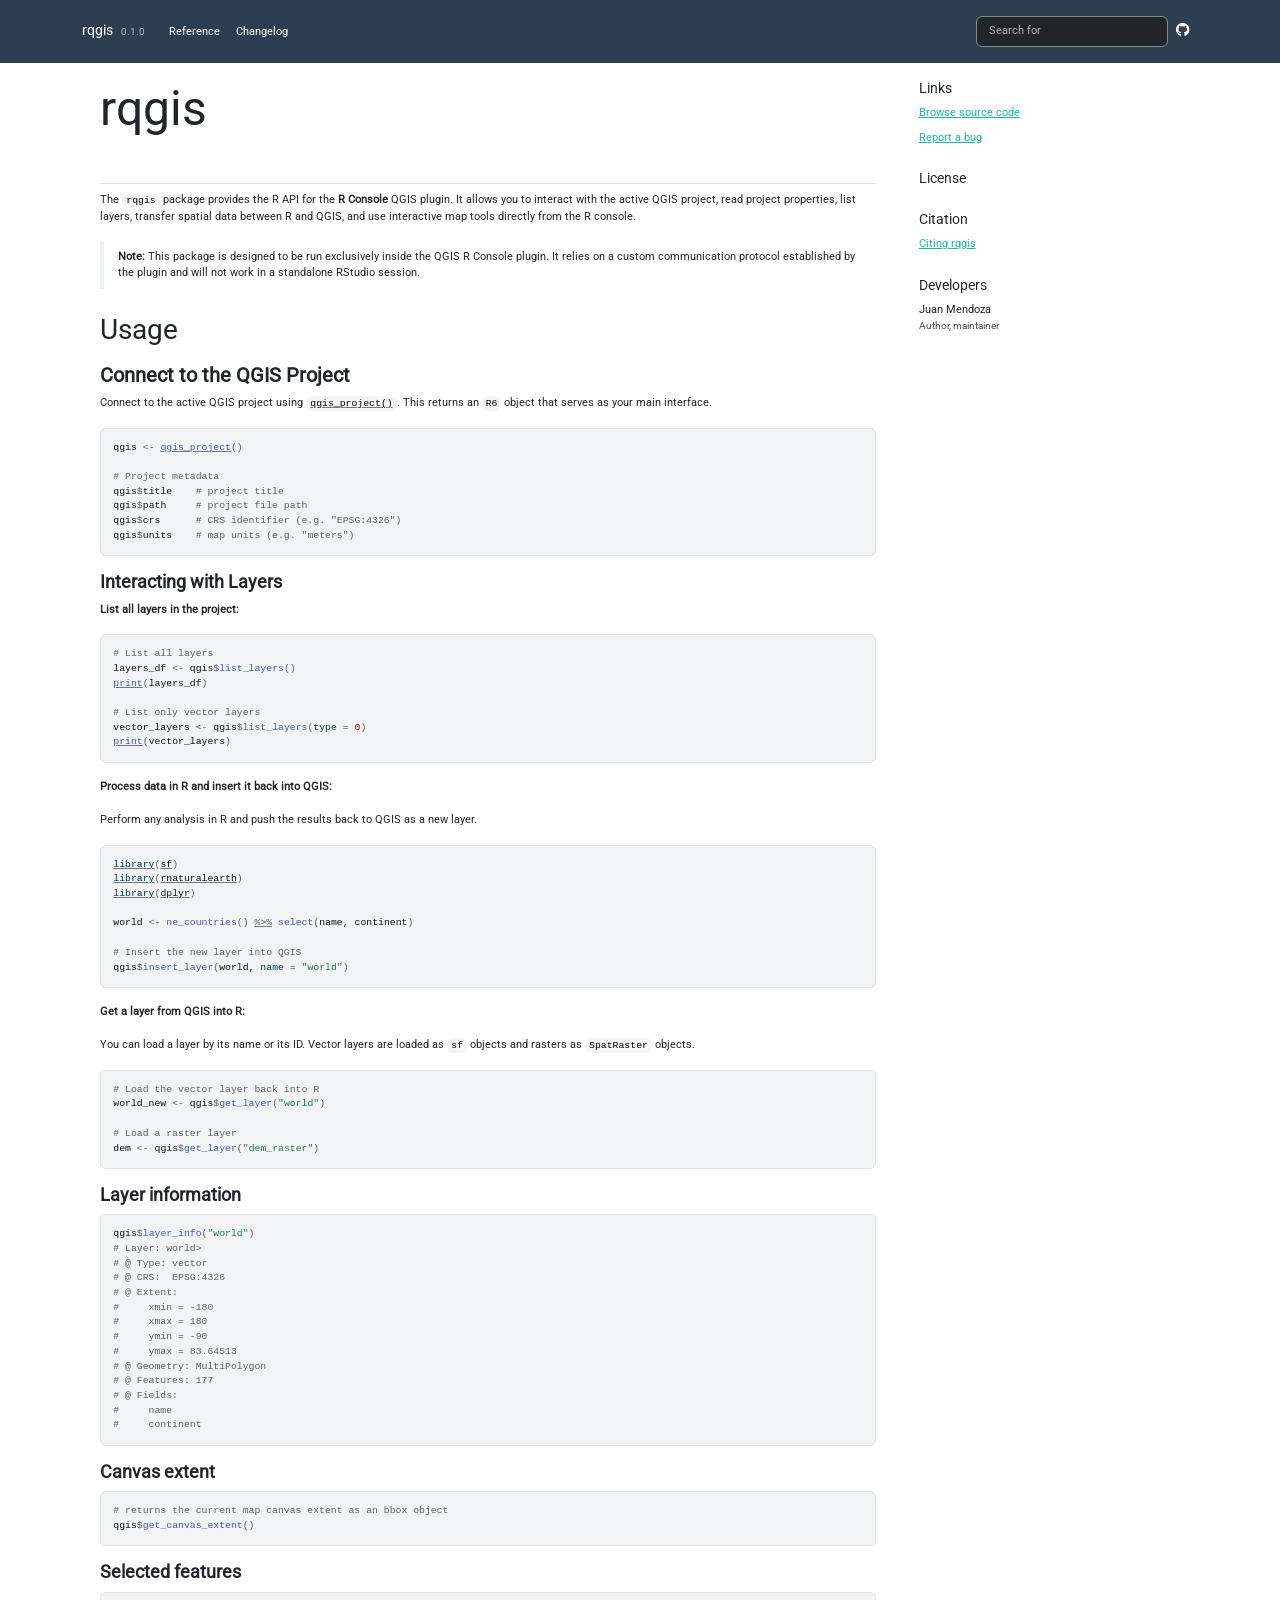
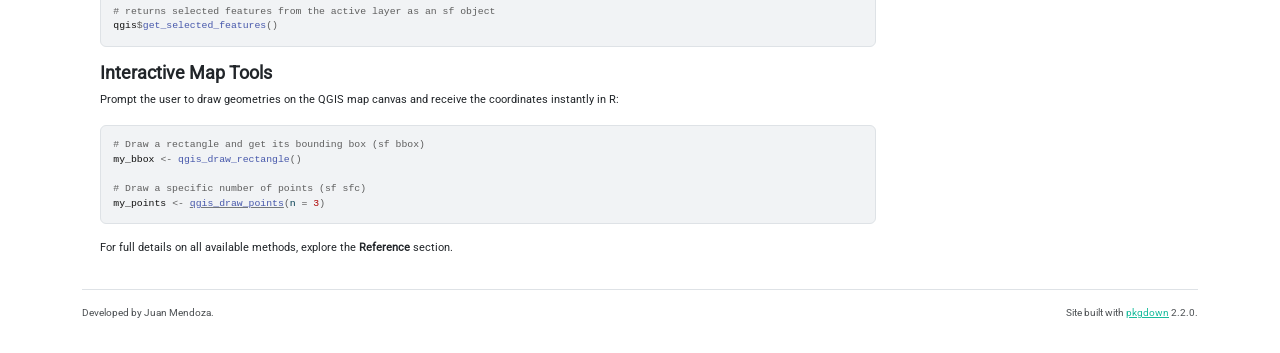
==== commit 1ae9f755: "deploy: 90a164563b738fcc9a949b5fd72c1f73b54793d9" ====
--- a/index.html
+++ b/index.html
@@ -33,11 +33,13 @@
     <div id="navbar" class="collapse navbar-collapse ms-3">
       <ul class="navbar-nav me-auto">
 <li class="nav-item"><a class="nav-link" href="reference/index.html">Reference</a></li>
+<li class="nav-item"><a class="nav-link" href="news/index.html">Changelog</a></li>
       </ul>
 <ul class="navbar-nav">
 <li class="nav-item"><form class="form-inline" role="search">
  <input class="form-control" type="search" name="search-input" id="search-input" autocomplete="off" aria-label="Search site" placeholder="Search for" data-search-index="search.json">
 </form></li>
+<li class="nav-item"><a class="external-link nav-link" href="https://github.com/jsmendozap/rqgis" aria-label="GitHub"><span class="fa fab fa-github fa-lg"></span></a></li>
       </ul>
 </div>
 
@@ -147,7 +149,15 @@
 </div>
 </div>
 </div>
-  </main><aside class="col-md-3"><div class="license">
+  </main><aside class="col-md-3"><div class="links">
+<h2 data-toc-skip>Links</h2>
+<ul class="list-unstyled">
+<li><a href="https://github.com/jsmendozap/rqgis" class="external-link">Browse source code</a></li>
+<li><a href="https://github.com/jsmendozap/rqgis/issues" class="external-link">Report a bug</a></li>
+</ul>
+</div>
+
+<div class="license">
 <h2 data-toc-skip>License</h2>
 <ul class="list-unstyled"><li>
 </li></ul>
